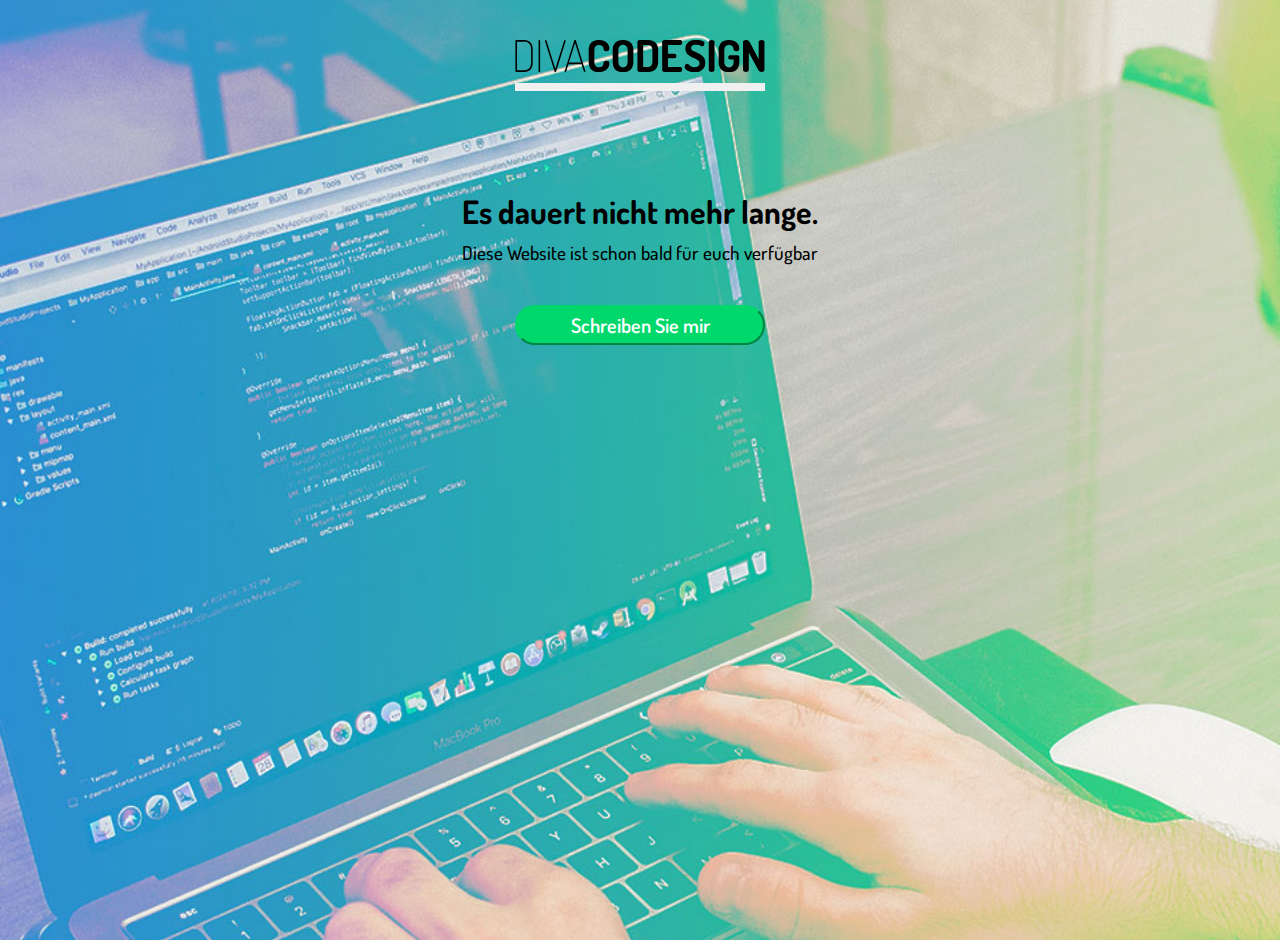
==== index.html @ 5e25f6c1 "change filename of stylefile" ====
<!DOCTYPE html>
<html lang="de">

<head>
    <meta charset="UTF-8">
    <meta name="viewport" content="width=device-width, initial-scale=1.0">

    <link href="https://fonts.googleapis.com/css2?family=Dosis:wght@300;400;700;800&display=swap" rel="stylesheet">
    <link rel="stylesheet" href="../css/construction-page_style.css">
    <title>DIVA CODESIGN</title>
</head>

<body>
    <div class="logo-container">
        <img src="img/DIVACODESIGN-LOGO.svg" alt="DANIVA CODESIGN" class="logo">
    </div>
    <div class="info-container">
        <h1 class="info-headline">Es dauert nicht mehr lange.</h1>
        <h2 class="info-headline-text"> Diese Website ist schon bald für euch verfügbar</h2>
    </div>
    <div class="cta-btn-container">
        <button class="cta-btn">Schreiben Sie mir</button>
    </div>
</body>

</html>
---- css/construction-page_style.css ----
html {
  height: 100%;
}

/* website background */

body {
  font-size: 14px;
  font-family: dosis, sans-serif;
  height: 100%;
  background-image: url("/img/ConstructionPage_rechtes-bild.jpg");
  background-size: cover;
  background-position: 50% 50%;
}

/* head logo */

.logo-container {
  margin-top: 40px;
  margin-left: auto;
  margin-right: auto;
  width: 250px;
  padding-bottom: 8px;
  border-bottom: 8px solid #f0f0f0;
}

img {
  width: 100%;
  height: 100%;
}

/* headline and infotext */

.info-container {
  margin-top: 100px;
}

.info-headline {
  font-size: 32px;
  font-weight: 700;
  text-align: center;
  margin-bottom: 0px;
  padding-bottom: 0px;
}

.info-headline-text {
  font-size: 19px;
  font-weight: 500;
  text-align: center;
  margin-top: 8px;
  padding-bottom: 0px;
}

/* cta-btn -contact */

.cta-btn-container {
  margin-top: 40px;
  justify-content: center;
  display: flex;
}

.cta-btn {
  font-family: dosis;
  font-weight: 600;
  font-size: 20px;
  color: white;

  width: 250px;
  height: 40px;
  background-color: #00d86b;
  border-color: #00d86b;
  border-radius: 20px;
}
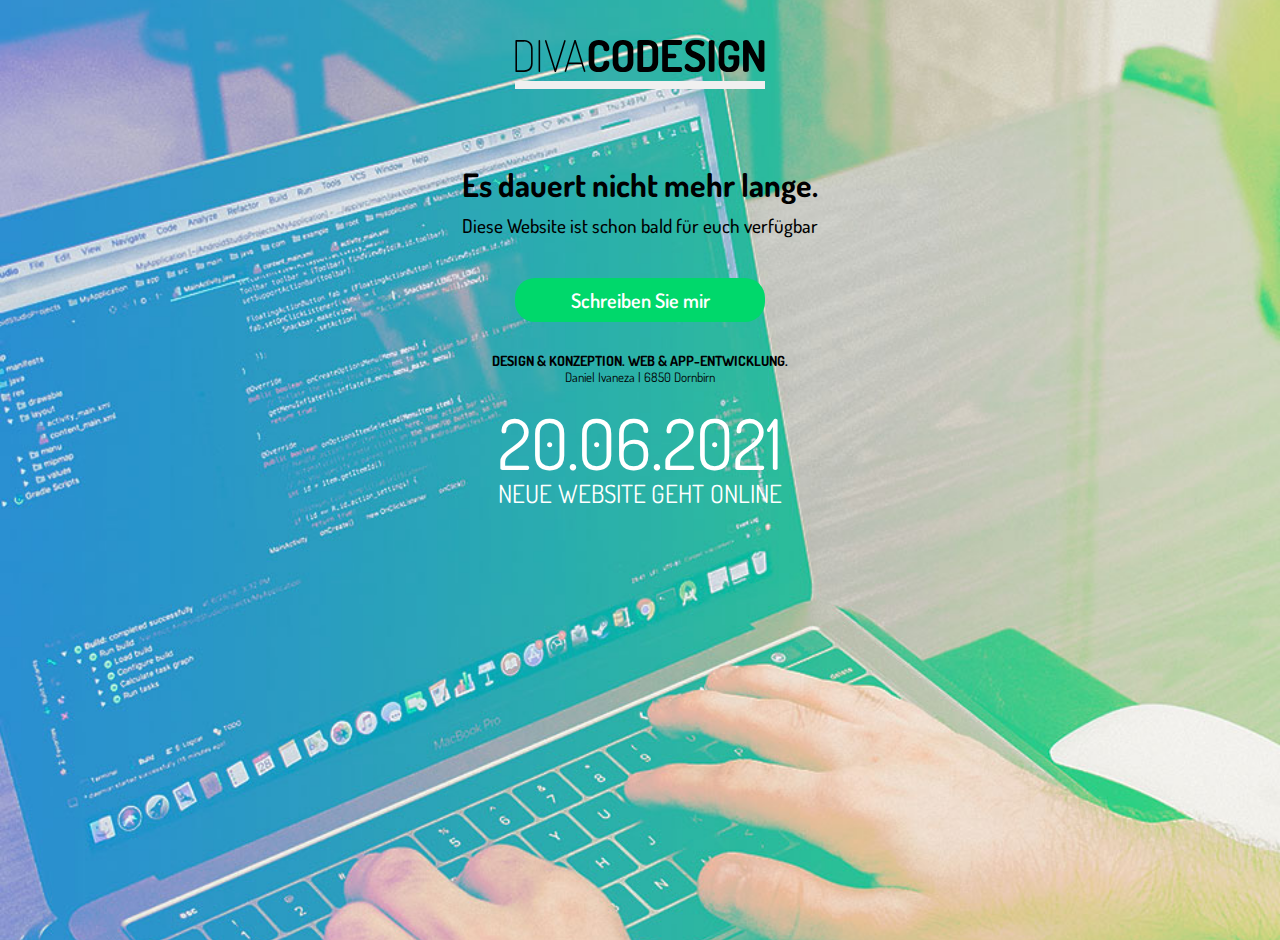
==== commit 89564b1c: "construction page done" ====
--- a/index.html
+++ b/index.html
@@ -6,7 +6,7 @@
     <meta name="viewport" content="width=device-width, initial-scale=1.0">
 
     <link href="https://fonts.googleapis.com/css2?family=Dosis:wght@300;400;700;800&display=swap" rel="stylesheet">
-    <link rel="stylesheet" href="../css/construction-page_style.css">
+    <link rel="stylesheet" href="css/construction-page_style.css">
     <title>DIVA CODESIGN</title>
 </head>
 
@@ -14,12 +14,22 @@
     <div class="logo-container">
         <img src="img/DIVACODESIGN-LOGO.svg" alt="DANIVA CODESIGN" class="logo">
     </div>
-    <div class="info-container">
-        <h1 class="info-headline">Es dauert nicht mehr lange.</h1>
-        <h2 class="info-headline-text"> Diese Website ist schon bald für euch verfügbar</h2>
-    </div>
-    <div class="cta-btn-container">
-        <button class="cta-btn">Schreiben Sie mir</button>
+    <div class="main-content">
+        <div class="info-container">
+            <h1 class="info-headline">Es dauert nicht mehr lange.</h1>
+            <h2 class="info-headline-text"> Diese Website ist schon bald für euch verfügbar</h2>
+        </div>
+        <div class="cta-btn-container">
+            <a href="mailto:daniel.ivaneza@hotmail.com?Subject=Das%20ist%20eine%20Kontaktanfrage" class="cta-btn">Schreiben Sie mir</a>
+        </div>
+        <div class="service-info">
+            <p class="service">Design & Konzeption. WEB & APP-Entwicklung.</p>
+            <p class="address">Daniel Ivaneza | 6850 Dornbirn</p>
+        </div>
+        <div class="countdown">
+            <div class="date">20.06.2021</div>
+            <div class="date-description">Neue Website geht online</div>
+        </div>
     </div>
 </body>
 
--- a/css/construction-page_style.css
+++ b/css/construction-page_style.css
@@ -8,7 +8,7 @@
   font-size: 14px;
   font-family: dosis, sans-serif;
   height: 100%;
-  background-image: url("/img/ConstructionPage_rechtes-bild.jpg");
+  background-image: url("../img/ConstructionPage_rechtes-bild.jpg");
   background-size: cover;
   background-position: 50% 50%;
 }
@@ -20,7 +20,7 @@
   margin-left: auto;
   margin-right: auto;
   width: 250px;
-  padding-bottom: 8px;
+  padding-bottom: 6px;
   border-bottom: 8px solid #f0f0f0;
 }
 
@@ -32,7 +32,7 @@
 /* headline and infotext */
 
 .info-container {
-  margin-top: 100px;
+  margin-top: 75px;
 }
 
 .info-headline {
@@ -55,8 +55,7 @@
 
 .cta-btn-container {
   margin-top: 40px;
-  justify-content: center;
-  display: flex;
+  text-align: center;
 }
 
 .cta-btn {
@@ -64,10 +63,59 @@
   font-weight: 600;
   font-size: 20px;
   color: white;
-
+  display: inline-block;
   width: 250px;
-  height: 40px;
+  padding-top: 9px;
+  padding-bottom: 9px;
   background-color: #00d86b;
   border-color: #00d86b;
   border-radius: 20px;
+  text-decoration: none;
+}
+
+.cta-btn:hover {
+  background-color: #00ce67;
+}
+
+/* service info */
+
+.service-info {
+  margin-top: 30px;
+  text-align: center;
+}
+
+.service {
+  font-size: 14px;
+  font-weight: bold;
+  text-transform: uppercase;
+  margin-bottom: 0px;
+}
+
+.address {
+  font-size: 13px;
+  margin-top: 0px;
+}
+
+/* countdown */
+
+.main-content {
+  text-align: center;
+}
+
+.countdown {
+  color: white;
+  display: inline-block;
+  text-align: justify;
+  text-align-last: justify;
+}
+
+.countdown .date {
+  font-size: 70px;
+  margin-bottom: -10px;
+}
+
+.countdown .date-description {
+  font-size: 25px;
+  text-transform: uppercase;
+  letter-spacing: 1.5;
 }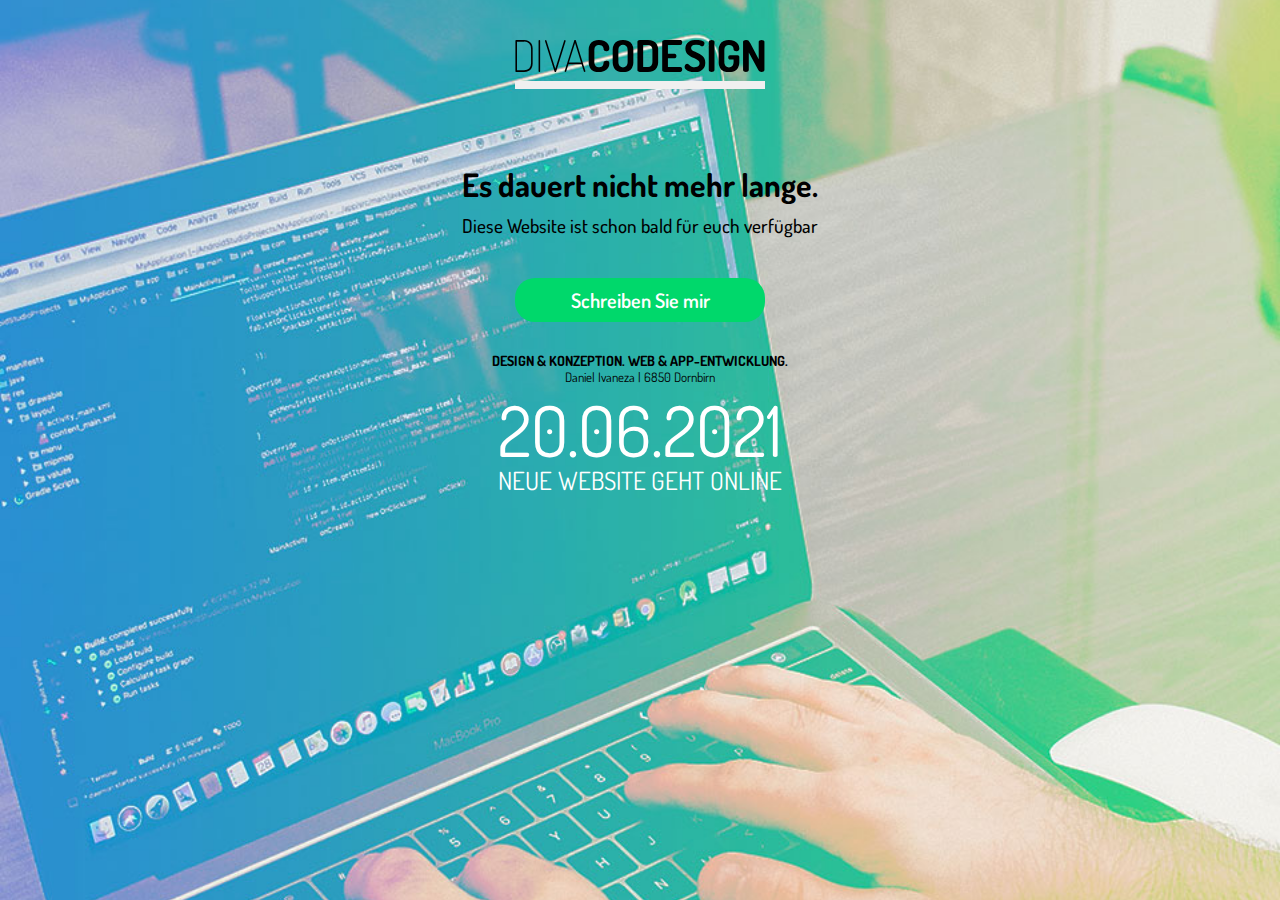
==== commit 9a6875df: "changed main, address and date semantictags" ====
--- a/index.html
+++ b/index.html
@@ -14,7 +14,7 @@
     <div class="logo-container">
         <img src="img/DIVACODESIGN-LOGO.svg" alt="DANIVA CODESIGN" class="logo">
     </div>
-    <div class="main-content">
+    <main class="main-content">
         <div class="info-container">
             <h1 class="info-headline">Es dauert nicht mehr lange.</h1>
             <h2 class="info-headline-text"> Diese Website ist schon bald für euch verfügbar</h2>
@@ -24,13 +24,13 @@
         </div>
         <div class="service-info">
             <p class="service">Design & Konzeption. WEB & APP-Entwicklung.</p>
-            <p class="address">Daniel Ivaneza | 6850 Dornbirn</p>
+            <address class="address">Daniel Ivaneza | 6850 Dornbirn</address>
         </div>
         <div class="countdown">
-            <div class="date">20.06.2021</div>
+            <date class="date">20.06.2021</date>
             <div class="date-description">Neue Website geht online</div>
         </div>
-    </div>
+    </main>
 </body>
 
 </html>--- a/css/construction-page_style.css
+++ b/css/construction-page_style.css
@@ -11,12 +11,13 @@
   background-image: url("../img/ConstructionPage_rechtes-bild.jpg");
   background-size: cover;
   background-position: 50% 50%;
+  margin: 0px;
 }
 
 /* head logo */
 
 .logo-container {
-  margin-top: 40px;
+  padding-top: 40px;
   margin-left: auto;
   margin-right: auto;
   width: 250px;
@@ -94,6 +95,7 @@
 .address {
   font-size: 13px;
   margin-top: 0px;
+  font-style: normal;
 }
 
 /* countdown */
@@ -112,6 +114,7 @@
 .countdown .date {
   font-size: 70px;
   margin-bottom: -10px;
+  display: block;
 }
 
 .countdown .date-description {
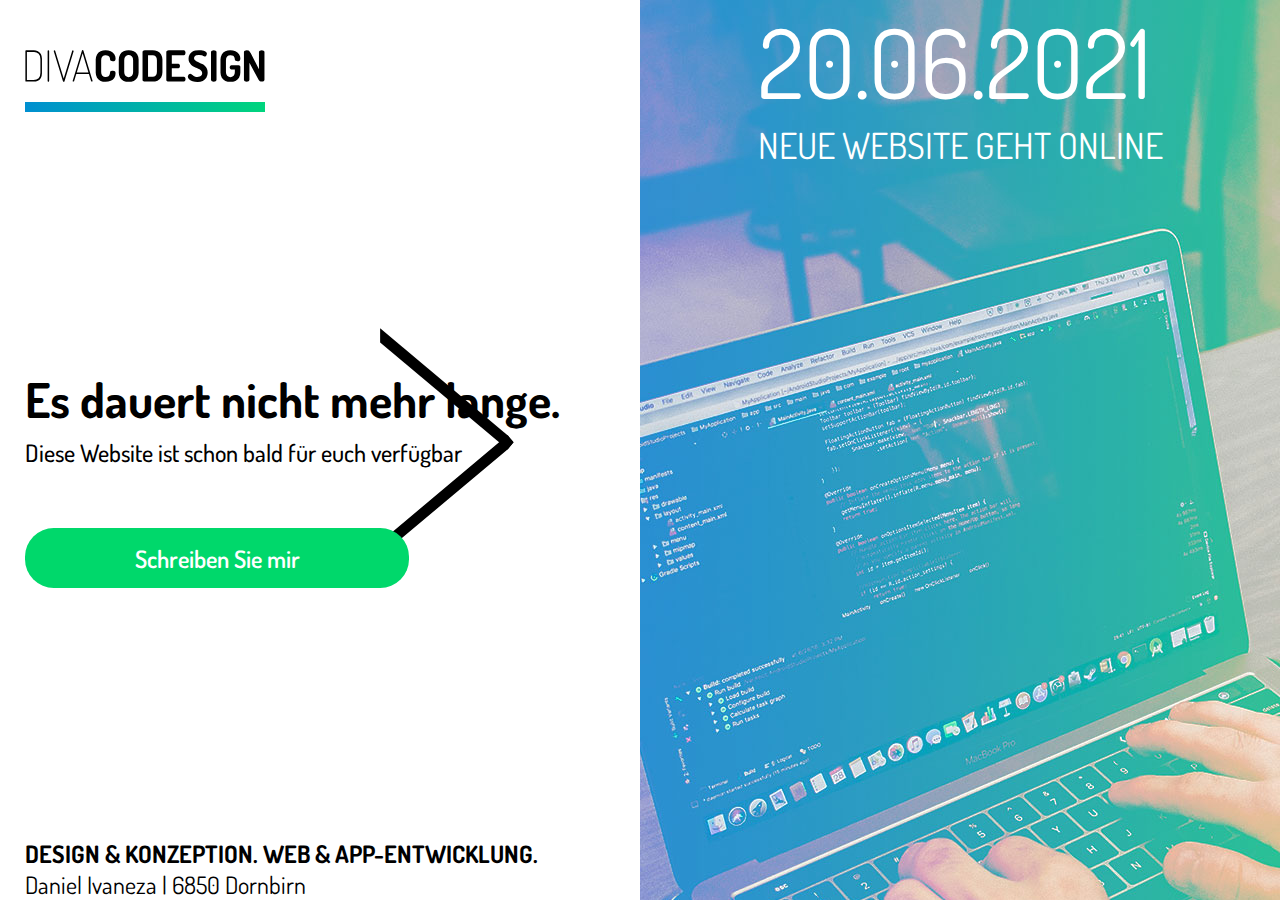
==== commit 108fa05f: "save desktop and mobile version -construction page" ====
--- a/index.html
+++ b/index.html
@@ -11,26 +11,34 @@
 </head>
 
 <body>
-    <div class="logo-container">
-        <img src="img/DIVACODESIGN-LOGO.svg" alt="DANIVA CODESIGN" class="logo">
+    <div class="page">
+        <main class="main-content">
+            <div class="extern logo-container">
+                <img src="img/DIVACODESIGN-LOGO.svg" alt="DANIVA CODESIGN" class="logo">
+            </div>
+            <div class="info-arrow-container">
+                <div class="info-container">
+                    <h1 class="info-headline">Es dauert nicht mehr lange.</h1>
+                    <h2 class="info-headline-text"> Diese Website ist schon bald für euch verfügbar</h2>
+                </div>
+                <div class="cta-btn-container">
+                    <a href="mailto:daniel.ivaneza@hotmail.com?Subject=Das%20ist%20eine%20Kontaktanfrage"
+                        class="cta-btn">Schreiben Sie mir</a>
+                </div>
+            </div>
+            <div class="service-info-container">
+                <p class="service">Design & Konzeption. WEB & APP-Entwicklung.</p>
+                <address class="address">Daniel Ivaneza | 6850 Dornbirn</address>
+            </div>
+        </main>
+
+        <section class="countdown-container">
+            <div class="countdown">
+                <date class="date">20.06.2021</date>
+                <div class="date-description">Neue Website geht online</div>
+            </div>
+        </section>
     </div>
-    <main class="main-content">
-        <div class="info-container">
-            <h1 class="info-headline">Es dauert nicht mehr lange.</h1>
-            <h2 class="info-headline-text"> Diese Website ist schon bald für euch verfügbar</h2>
-        </div>
-        <div class="cta-btn-container">
-            <a href="mailto:daniel.ivaneza@hotmail.com?Subject=Das%20ist%20eine%20Kontaktanfrage" class="cta-btn">Schreiben Sie mir</a>
-        </div>
-        <div class="service-info">
-            <p class="service">Design & Konzeption. WEB & APP-Entwicklung.</p>
-            <address class="address">Daniel Ivaneza | 6850 Dornbirn</address>
-        </div>
-        <div class="countdown">
-            <date class="date">20.06.2021</date>
-            <div class="date-description">Neue Website geht online</div>
-        </div>
-    </main>
 </body>
 
 </html>--- a/css/construction-page_style.css
+++ b/css/construction-page_style.css
@@ -1,17 +1,18 @@
 html {
   height: 100%;
+  font-size: 1rem;
 }
 
-/* website background */
+/* body- / website-background */
 
 body {
-  font-size: 14px;
   font-family: dosis, sans-serif;
   height: 100%;
   background-image: url("../img/ConstructionPage_rechtes-bild.jpg");
   background-size: cover;
   background-position: 50% 50%;
   margin: 0px;
+  text-align: center;
 }
 
 /* head logo */
@@ -20,9 +21,8 @@
   padding-top: 40px;
   margin-left: auto;
   margin-right: auto;
-  width: 250px;
-  padding-bottom: 6px;
-  border-bottom: 8px solid #f0f0f0;
+  width: 16rem;
+  padding-bottom: 10px;
 }
 
 img {
@@ -30,24 +30,32 @@
   height: 100%;
 }
 
+.extern::after {
+  content: "";
+  width: 100%;
+  height: 0.4rem;
+  background-color: #f0f0f0;
+  margin-top: 0.2rem;
+  display: block;
+}
+
 /* headline and infotext */
 
 .info-container {
-  margin-top: 75px;
+  margin-top: 40px;
+  display: inline-block;
 }
 
 .info-headline {
-  font-size: 32px;
+  font-size: 2rem;
   font-weight: 700;
-  text-align: center;
   margin-bottom: 0px;
   padding-bottom: 0px;
 }
 
 .info-headline-text {
-  font-size: 19px;
+  font-size: 1rem;
   font-weight: 500;
-  text-align: center;
   margin-top: 8px;
   padding-bottom: 0px;
 }
@@ -57,20 +65,21 @@
 .cta-btn-container {
   margin-top: 40px;
   text-align: center;
+  display: inline-block;
 }
 
 .cta-btn {
   font-family: dosis;
   font-weight: 600;
-  font-size: 20px;
+  font-size: 1rem;
   color: white;
   display: inline-block;
-  width: 250px;
-  padding-top: 9px;
-  padding-bottom: 9px;
+  width: 16rem;
+  padding-top: 0.6rem;
+  padding-bottom: 0.6rem;
   background-color: #00d86b;
   border-color: #00d86b;
-  border-radius: 20px;
+  border-radius: 1.2rem;
   text-decoration: none;
 }
 
@@ -80,20 +89,20 @@
 
 /* service info */
 
-.service-info {
+.service-info-container {
   margin-top: 30px;
-  text-align: center;
+  display: inline-block;
 }
 
 .service {
-  font-size: 14px;
+  font-size: 1rem;
   font-weight: bold;
   text-transform: uppercase;
   margin-bottom: 0px;
 }
 
 .address {
-  font-size: 13px;
+  font-size: 1rem;
   margin-top: 0px;
   font-style: normal;
 }
@@ -109,16 +118,74 @@
   display: inline-block;
   text-align: justify;
   text-align-last: justify;
+  margin-top: 25px;
 }
 
 .countdown .date {
-  font-size: 70px;
+  font-size: 4rem;
   margin-bottom: -10px;
-  display: block;
 }
 
 .countdown .date-description {
-  font-size: 25px;
+  font-size: 1.5rem;
   text-transform: uppercase;
   letter-spacing: 1.5;
+}
+
+/* Desktopversion-styles */
+
+@media (min-width: 750px) {
+  html {
+    font-size: 1.5rem;
+  }
+  body {
+    background: none;
+  }
+  .page {
+    display: flex;
+    height: 100%;
+  }
+  .main-content, .countdown-container {
+    padding-left: 25px;
+    padding-right: 25px;
+  }
+  .main-content {
+    flex: 1 0 0px;
+    display: flex;
+    flex-direction: column;
+    justify-content: space-between;
+    text-align: left;
+  }
+  .logo-container {
+    margin-left: 0px;
+    margin-right: 0px;
+    width: 10rem;
+  }
+  .extern::after {
+    /* keyvisual-border from Logo */
+    content: "";
+    width: 100%;
+    height: 0.4rem;
+    background-color: transparent;
+    margin-top: 0.2rem;
+    display: block;
+    background: linear-gradient(to right, #008fd1, #00d57d);
+    flex: 1 0 0px;
+  }
+  .info-arrow-container {
+    display: block;
+    background-image: url(/img/icons-round-arrow-right.svg);
+    background-repeat: no-repeat;
+    background-position: right;
+    background-size: 14rem;
+  }
+  .countdown-container {
+    flex: 1 0 0px;
+    background-image: url("../img/ConstructionPage_rechtes-bild.jpg");
+    /* background-repeat: no-repeat; */
+  }
+  .countdown-container .countdown {
+    margin-top: 0rem;
+    padding-top: 0rem;
+  }
 }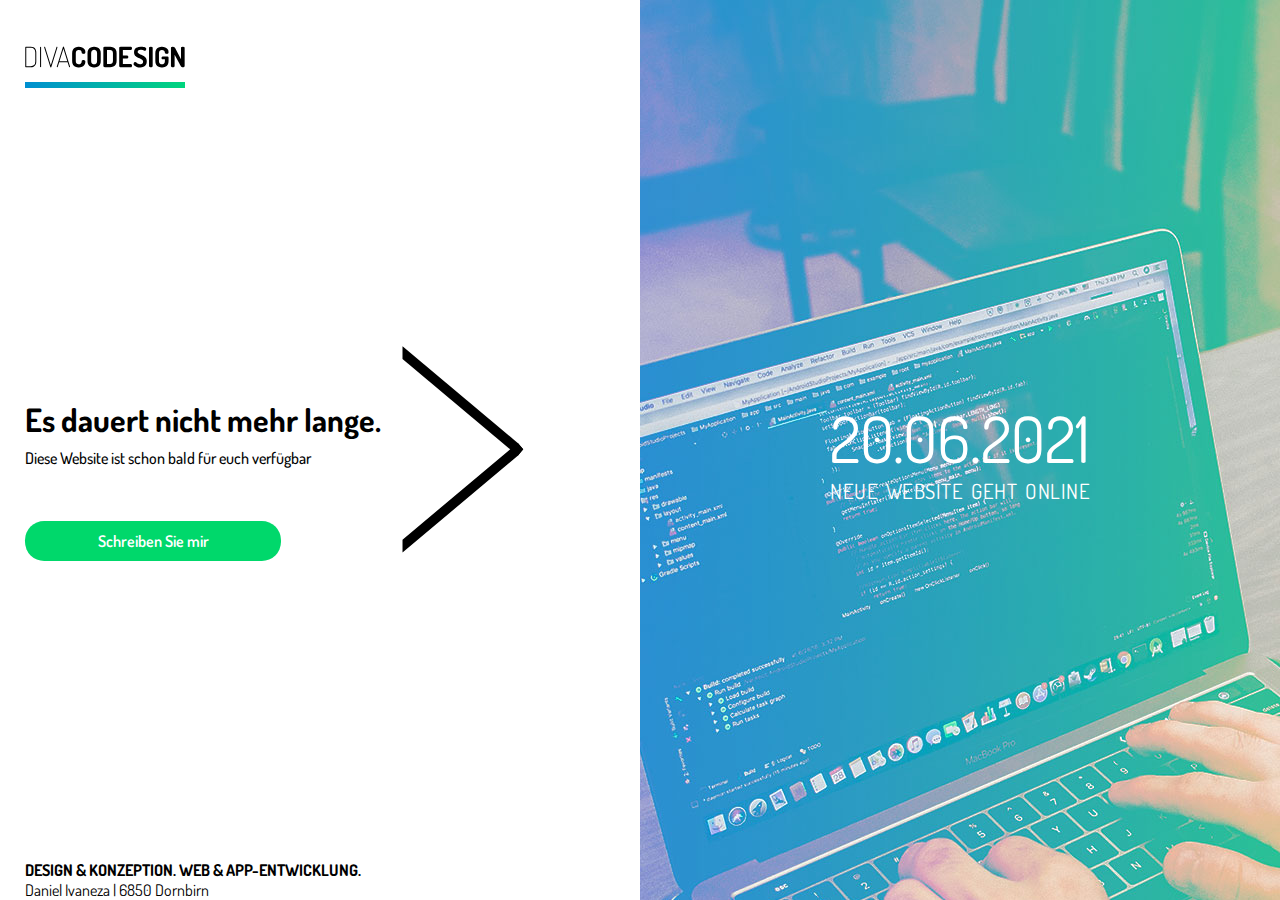
==== commit fbf5b2f9: "desktopversion almost done" ====
--- a/index.html
+++ b/index.html
@@ -32,10 +32,12 @@
             </div>
         </main>
 
-        <section class="countdown-container">
-            <div class="countdown">
-                <date class="date">20.06.2021</date>
-                <div class="date-description">Neue Website geht online</div>
+        <section class="section-container">
+            <div class="countdown-container">
+                <div class="countdown">
+                    <date class="date">20.06.2021</date>
+                    <div class="date-description">Neue Website geht online</div>
+                </div>
             </div>
         </section>
     </div>
--- a/css/construction-page_style.css
+++ b/css/construction-page_style.css
@@ -127,17 +127,17 @@
 }
 
 .countdown .date-description {
-  font-size: 1.5rem;
+  font-size: 1.3rem;
   text-transform: uppercase;
-  letter-spacing: 1.5;
+  letter-spacing: 0.5px;
 }
 
 /* Desktopversion-styles */
 
 @media (min-width: 750px) {
-  html {
+  /* html {
     font-size: 1.5rem;
-  }
+  } */
   body {
     background: none;
   }
@@ -145,7 +145,7 @@
     display: flex;
     height: 100%;
   }
-  .main-content, .countdown-container {
+  .main-content, .section-container {
     padding-left: 25px;
     padding-right: 25px;
   }
@@ -173,19 +173,25 @@
     flex: 1 0 0px;
   }
   .info-arrow-container {
-    display: block;
     background-image: url(/img/icons-round-arrow-right.svg);
     background-repeat: no-repeat;
     background-position: right;
-    background-size: 14rem;
+    background-size: 19rem;
   }
-  .countdown-container {
+  .section-container {
     flex: 1 0 0px;
     background-image: url("../img/ConstructionPage_rechtes-bild.jpg");
-    /* background-repeat: no-repeat; */
+    background-repeat: no-repeat;
   }
-  .countdown-container .countdown {
+  .countdown-container{
+    display: flex;
+    justify-content: center;
+    align-items: center; 
+    height: 100%;
+  }
+  .section-container .countdown {
     margin-top: 0rem;
     padding-top: 0rem;
   }
+  
 }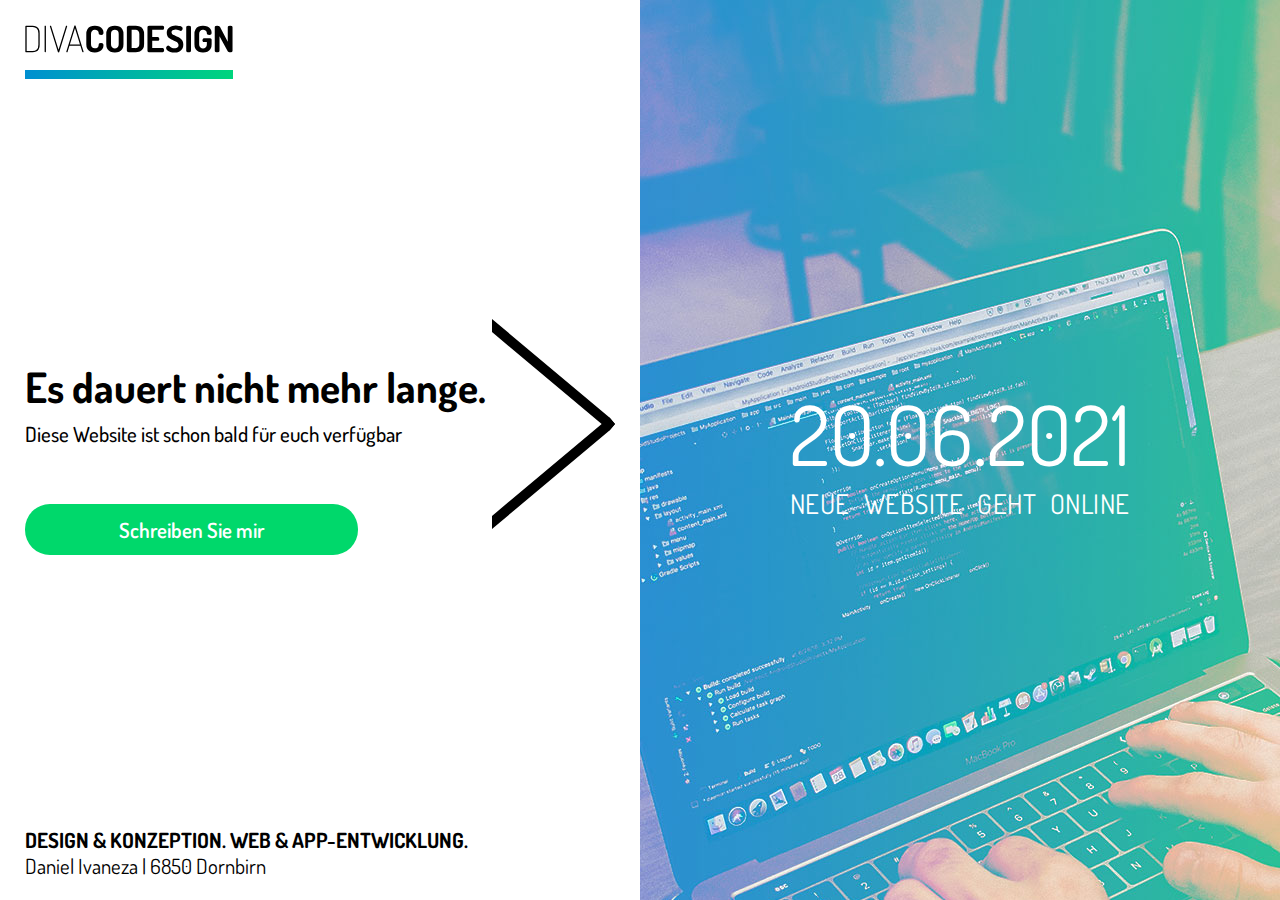
==== commit fa6d06d7: "cta-btn -> bug fix" ====
--- a/index.html
+++ b/index.html
@@ -21,9 +21,11 @@
                     <h1 class="info-headline">Es dauert nicht mehr lange.</h1>
                     <h2 class="info-headline-text"> Diese Website ist schon bald für euch verfügbar</h2>
                 </div>
-                <div class="cta-btn-container">
-                    <a href="mailto:daniel.ivaneza@hotmail.com?Subject=Das%20ist%20eine%20Kontaktanfrage"
-                        class="cta-btn">Schreiben Sie mir</a>
+                <div>
+                    <div class="cta-btn-container">
+                        <a href="mailto:daniel.ivaneza@hotmail.com?Subject=Das%20ist%20eine%20Kontaktanfrage"
+                            class="cta-btn">Schreiben Sie mir</a>
+                    </div>
                 </div>
             </div>
             <div class="service-info-container">
--- a/css/construction-page_style.css
+++ b/css/construction-page_style.css
@@ -135,9 +135,6 @@
 /* Desktopversion-styles */
 
 @media (min-width: 750px) {
-  /* html {
-    font-size: 1.5rem;
-  } */
   body {
     background: none;
   }
@@ -155,8 +152,13 @@
     flex-direction: column;
     justify-content: space-between;
     text-align: left;
+    padding-top: 0.8rem;
+    padding-bottom: 1rem;
+    padding-left: 1.2rem;
+    padding-right: 1.2rem;
   }
   .logo-container {
+    padding-top: 0rem;
     margin-left: 0px;
     margin-right: 0px;
     width: 10rem;
@@ -172,26 +174,53 @@
     background: linear-gradient(to right, #008fd1, #00d57d);
     flex: 1 0 0px;
   }
-  .info-arrow-container {
-    background-image: url(/img/icons-round-arrow-right.svg);
-    background-repeat: no-repeat;
-    background-position: right;
-    background-size: 19rem;
+  .cta-btn {
+    margin-left: 0px;
+    margin-right: 0px;
   }
   .section-container {
     flex: 1 0 0px;
     background-image: url("../img/ConstructionPage_rechtes-bild.jpg");
     background-repeat: no-repeat;
   }
-  .countdown-container{
+  .countdown-container {
     display: flex;
     justify-content: center;
-    align-items: center; 
+    align-items: center;
     height: 100%;
   }
   .section-container .countdown {
     margin-top: 0rem;
     padding-top: 0rem;
   }
-  
+}
+
+@media (min-width: 800px) {
+  html {
+    font-size: 1.2rem;
+  }
+}
+
+@media (min-width: 1200px) {
+  html {
+    font-size: 1.3rem;
+  }
+  .info-arrow-container {
+    background-image: url(/img/icons-round-arrow-right_ausgeschnitten.svg);
+    background-repeat: no-repeat;
+    background-position: right;
+    background-size: auto 80%;
+  }
+}
+
+@media (min-width: 1400px) {
+  html {
+    font-size: 1.5rem;
+  }
+}
+
+@media (min-width: 1900px) {
+  html {
+    font-size: 1.8rem;
+  }
 }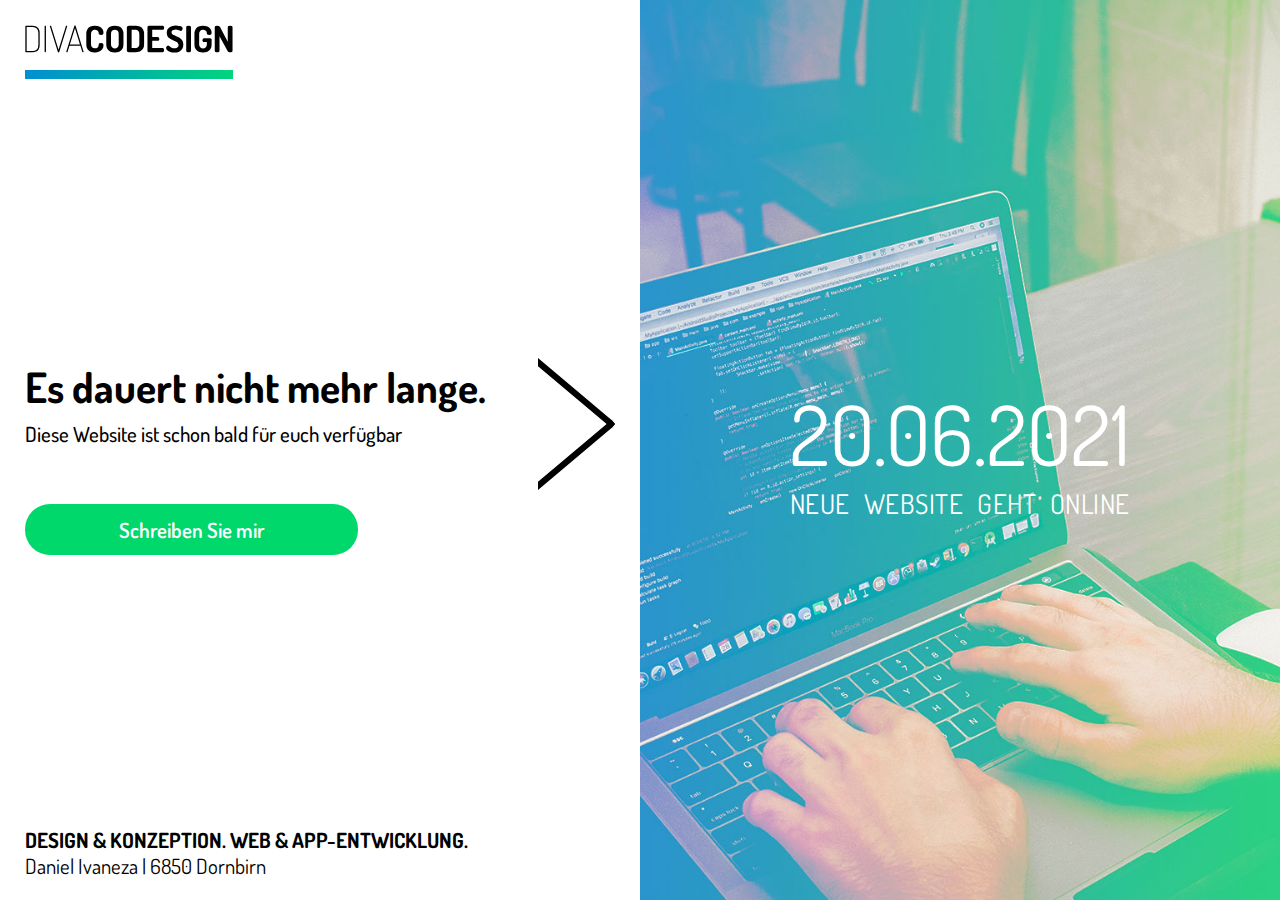
==== commit 191729e2: "fixed responsivnes - right picture" ====
--- a/index.html
+++ b/index.html
@@ -1,48 +1,58 @@
 <!DOCTYPE html>
 <html lang="de">
+  <head>
+    <meta charset="UTF-8" />
+    <meta name="viewport" content="width=device-width, initial-scale=1.0" />
 
-<head>
-    <meta charset="UTF-8">
-    <meta name="viewport" content="width=device-width, initial-scale=1.0">
+    <link
+      href="https://fonts.googleapis.com/css2?family=Dosis:wght@300;400;700;800&display=swap"
+      rel="stylesheet"
+    />
+    <link rel="stylesheet" href="css/construction-page_style.css" />
+    <title>DIVA CODESIGN</title>
+  </head>
 
-    <link href="https://fonts.googleapis.com/css2?family=Dosis:wght@300;400;700;800&display=swap" rel="stylesheet">
-    <link rel="stylesheet" href="css/construction-page_style.css">
-    <title>DIVA CODESIGN</title>
-</head>
+  <body>
+    <div class="page">
+      <main class="main-content">
+        <div class="extern logo-container">
+          <img
+            src="img/DIVACODESIGN-LOGO.svg"
+            alt="DANIVA CODESIGN"
+            class="logo"
+          />
+        </div>
+        <div class="info-arrow-container">
+          <div class="info-container">
+            <h1 class="info-headline">Es dauert nicht mehr lange.</h1>
+            <h2 class="info-headline-text">
+              Diese Website ist schon bald für euch verfügbar
+            </h2>
+          </div>
+          <div>
+            <div class="cta-btn-container">
+              <a
+                href="mailto:daniel.ivaneza@hotmail.com?Subject=Das%20ist%20eine%20Kontaktanfrage"
+                class="cta-btn"
+                >Schreiben Sie mir</a
+              >
+            </div>
+          </div>
+        </div>
+        <div class="service-info-container">
+          <p class="service">Design & Konzeption. WEB & APP-Entwicklung.</p>
+          <address class="address">Daniel Ivaneza | 6850 Dornbirn</address>
+        </div>
+      </main>
 
-<body>
-    <div class="page">
-        <main class="main-content">
-            <div class="extern logo-container">
-                <img src="img/DIVACODESIGN-LOGO.svg" alt="DANIVA CODESIGN" class="logo">
-            </div>
-            <div class="info-arrow-container">
-                <div class="info-container">
-                    <h1 class="info-headline">Es dauert nicht mehr lange.</h1>
-                    <h2 class="info-headline-text"> Diese Website ist schon bald für euch verfügbar</h2>
-                </div>
-                <div>
-                    <div class="cta-btn-container">
-                        <a href="mailto:daniel.ivaneza@hotmail.com?Subject=Das%20ist%20eine%20Kontaktanfrage"
-                            class="cta-btn">Schreiben Sie mir</a>
-                    </div>
-                </div>
-            </div>
-            <div class="service-info-container">
-                <p class="service">Design & Konzeption. WEB & APP-Entwicklung.</p>
-                <address class="address">Daniel Ivaneza | 6850 Dornbirn</address>
-            </div>
-        </main>
-
-        <section class="section-container">
-            <div class="countdown-container">
-                <div class="countdown">
-                    <date class="date">20.06.2021</date>
-                    <div class="date-description">Neue Website geht online</div>
-                </div>
-            </div>
-        </section>
+      <section class="section-container">
+        <div class="countdown-container">
+          <div class="countdown">
+            <date class="date">20.06.2021</date>
+            <div class="date-description">Neue Website geht online</div>
+          </div>
+        </div>
+      </section>
     </div>
-</body>
-
-</html>+  </body>
+</html>
--- a/css/construction-page_style.css
+++ b/css/construction-page_style.css
@@ -8,7 +8,7 @@
 body {
   font-family: dosis, sans-serif;
   height: 100%;
-  background-image: url("../img/ConstructionPage_rechtes-bild.jpg");
+  background-image: url("../img/ConstructionPage_laptop_right-pic.jpg");
   background-size: cover;
   background-position: 50% 50%;
   margin: 0px;
@@ -142,7 +142,8 @@
     display: flex;
     height: 100%;
   }
-  .main-content, .section-container {
+  .main-content,
+  .section-container {
     padding-left: 25px;
     padding-right: 25px;
   }
@@ -164,7 +165,7 @@
     width: 10rem;
   }
   .extern::after {
-    /* keyvisual-border from Logo */
+    /* visual-border from Logo */
     content: "";
     width: 100%;
     height: 0.4rem;
@@ -180,8 +181,14 @@
   }
   .section-container {
     flex: 1 0 0px;
-    background-image: url("../img/ConstructionPage_rechtes-bild.jpg");
+    background-image: url("../img/ConstructionPage_laptop_right-pic.jpg");
     background-repeat: no-repeat;
+    /* p */
+    height: 100%;
+    background-size: cover;
+    background-position: 50% 50%;
+    margin: 0px;
+    text-align: center;
   }
   .countdown-container {
     display: flex;
@@ -209,7 +216,7 @@
     background-image: url(/img/icons-round-arrow-right_ausgeschnitten.svg);
     background-repeat: no-repeat;
     background-position: right;
-    background-size: auto 80%;
+    background-size: auto 50%;
   }
 }
 
@@ -219,8 +226,26 @@
   }
 }
 
+@media (min-width: 1750px) {
+  html {
+    font-size: 1.8rem;
+  }
+}
+
 @media (min-width: 1900px) {
   html {
-    font-size: 1.8rem;
-  }
-}+    font-size: 2.1rem;
+  }
+}
+
+@media (min-width: 2200px) {
+  html {
+    font-size: 2.2rem;
+  }
+}
+
+@media (min-width: 2400px) {
+  html {
+    font-size: 2.4rem;
+  }
+}
